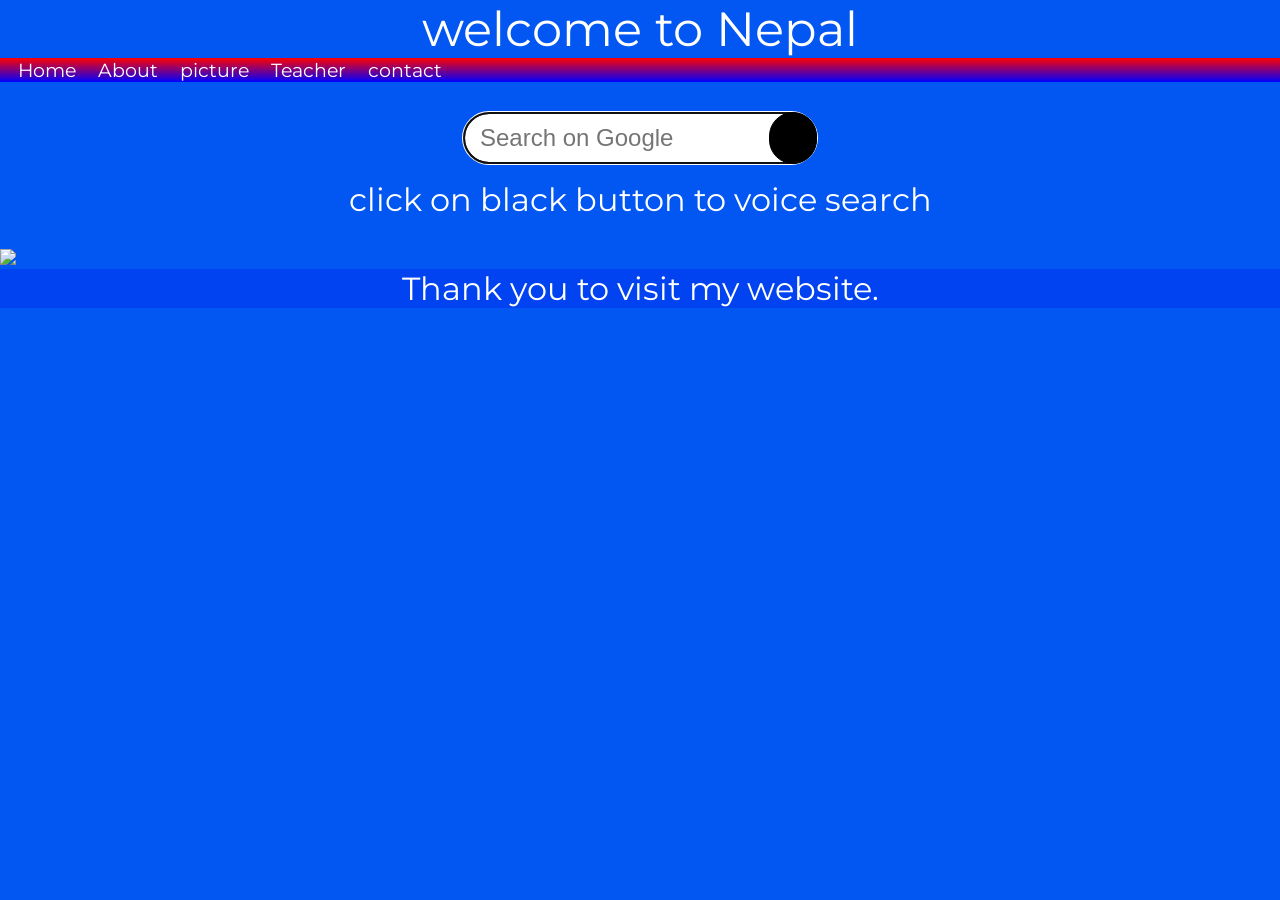
==== index.html @ 8f78dbf3 "Add files via upload" ====
<!DOCTYPE html>
<html>
<head>
				<meta charset="utf-8">
				<meta name="viewport" content="width=device-width, initial-scale=1">
				<title>krishna dangal </title>
				<link rel="stylesheet" type="text/css" href="krishna.css">
				<script src="javafile.js" defer> </script>
<style>
  a{
  	margin-left: 2vh;
  }
</style>
</head>
	<body>
			<header id="head">welcome to Nepal</header>
			
				<nav id="nav">
					
					<a href="index.html">Home</a>
					<a href="about.html">About</a>
					<a href="picture.html">picture</a>
					<a href="about teacher.html">Teacher</a>
					<a onclick="aoc()" href="contracr.html">contact</a>
				</nav>
<!-- 				<script>
					function aoc()
					 	{
					 		alert("Do you want to go on about nepal");
					 	}
			 	</script>
 -->			<div class="container">
		  <form action="https://www.google.com/search" method="get" target="_blank" id="search-form">

		    <input name="q" type="text" placeholder="Search on Google" autocomplete="off" autofocus="">
		   
		   <!--  <button type="button"><i class="fas fa-microphone"></i></button> -->
		  </form>

		  <p class="info"></p>

		</div>
		<div id="contant">
			<img style="width:100vw;" src="pic/nepal.png">
		</div>



		<footer id="foot">Thank you to visit my website.</footer>

</body>
</html>
---- krishna.css ----
@import url('https://fonts.googleapis.com/css?family=Montserrat');

* {
  margin: 0;
  padding: 0;
   box-sizing: border-box;
}
body {
  font-family: 'Montserrat', sans-serif;
  background-color: #0256F2;
  color: #fff;
}
.container {
  padding: 30px 50px;
}
#search-form {
  width: 30%;
  margin: 0 auto;
  position: relative;

}
#search-form input {
  width: 100%;
  font-size: 1.5rem;
  padding: 10px 15px;
  border: 2px solid black;
  border-radius: 53px;
}
#search-form button {
  position: absolute;
  top: 0;
  right: 0;
  bottom: 0;
  background: black;  
  border-radius: 27px;
  outline: none;
  border: none;
  width: 3rem;
  text-align: center;
  font-size: 1.75rem;
  cursor: pointer;
  border: 1px solid black;

}
.info {
  margin-top: 0.5em;
  text-align: center;
  font-size: 2em;
}

@media (max-width: 1200px) {
  #search-form { width: 50%; }
}
@media (max-width: 768px) {
  .container { padding: 30px 35px; }
  #search-form { width: 100%; }
  .info { font-size: 2em; }
}
#head{
text-align: center;
font-size: 3em;
}
#foot{
text-align: center;
background:  #0241f2e0;
font-size: 2em;
}
#nav {
  background: linear-gradient(to bottom,red,blue);
  max-width: 100VW;
  
  
}
#nav a{
  color: white;
  text-decoration: none;
  max-width: 100VW;
  font-size: 1.2em;

}
#nav a:hover{
  background: red;
  font-size: 1.4em;
}
@media (max-width: 768px) {
  #head { padding: 4px 5px;}
  #head { width: 100%; }
 }
 @media (max-width: 768px) {
  #foot { padding: 30px 35px; font-size:1em; }
  #foot { width: 100%; }
 }
  @media (max-width: 768px) {
  .info { padding: 30px 35px; font-size:1em; }
  .info { width: 100%; }
 }

   @media (max-width: 768px) {
  #nav a { padding: 0px 5px; font-size:1em; }
  #nav a{ width: 100%; }
 }
 #aboutnp{
  text-align: justify;


 }


     @media (max-width: 758px) {
  table{ padding: 0px 5px;}
  table { width: 90%; }
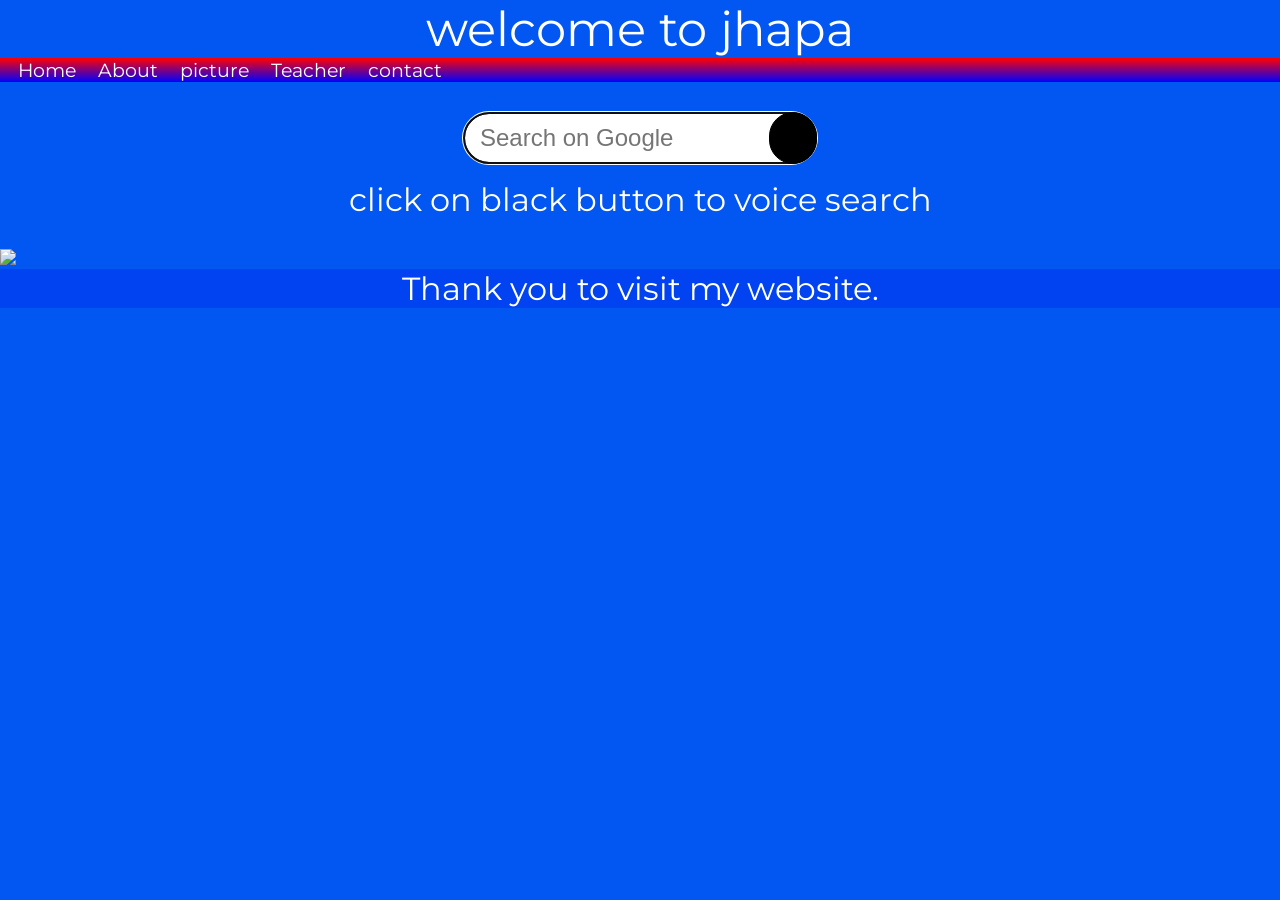
==== commit 30838f50: "Update index.html Signed-off-by: krishna2 <109863004+krishnadangal2@users.noreply.github.com>" ====
--- a/index.html
+++ b/index.html
@@ -3,7 +3,7 @@
 <head>
 				<meta charset="utf-8">
 				<meta name="viewport" content="width=device-width, initial-scale=1">
-				<title>krishna dangal </title>
+				<title>krishna  </title>
 				<link rel="stylesheet" type="text/css" href="krishna.css">
 				<script src="javafile.js" defer> </script>
 <style>
@@ -13,7 +13,7 @@
 </style>
 </head>
 	<body>
-			<header id="head">welcome to Nepal</header>
+			<header id="head">welcome to jhapa</header>
 			
 				<nav id="nav">
 					
@@ -49,4 +49,4 @@
 		<footer id="foot">Thank you to visit my website.</footer>
 
 </body>
-</html>+</html>
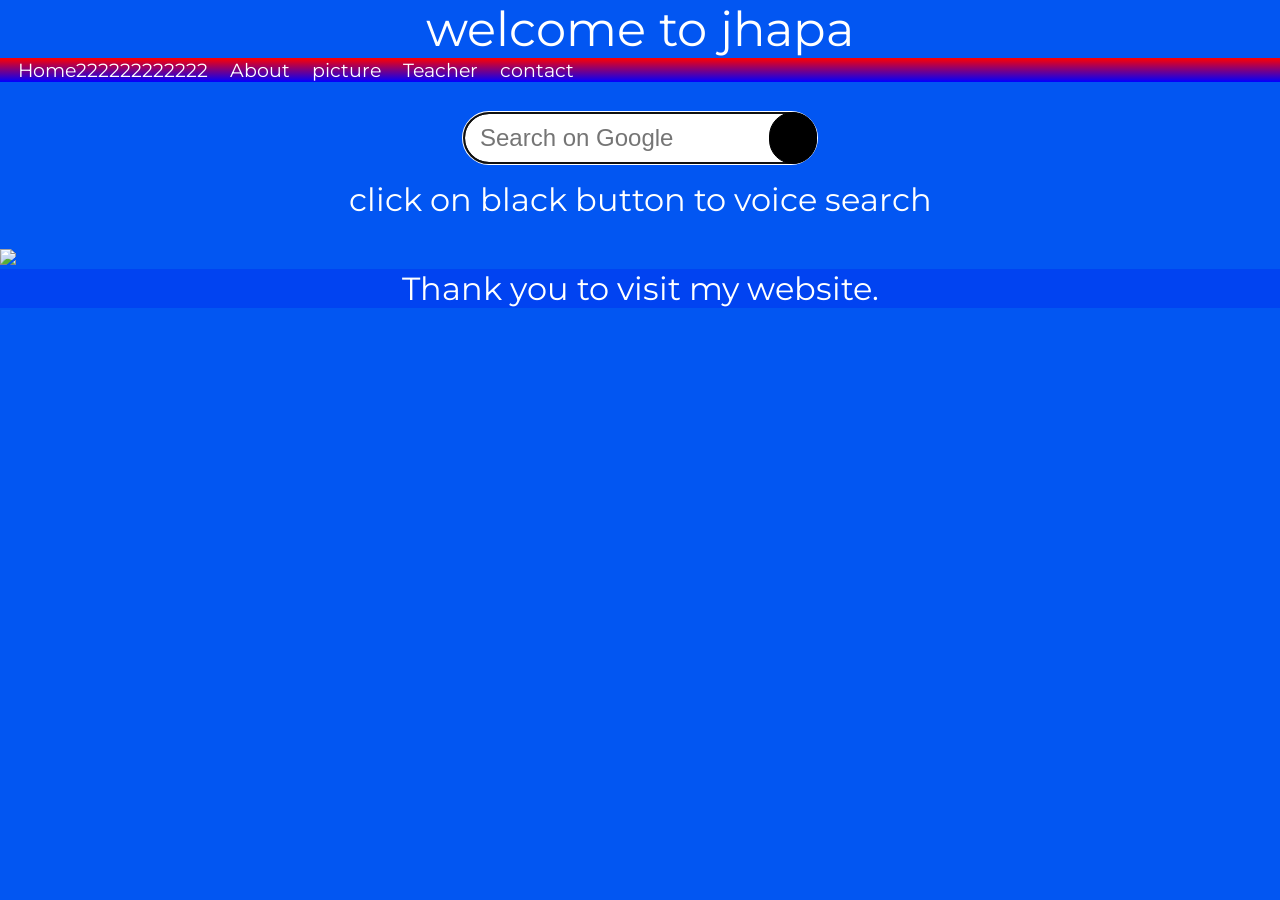
==== commit 09e2b85f: "Update index.html Signed-off-by: krishna2 <109863004+krishnadangal2@users.noreply.github.com>" ====
--- a/index.html
+++ b/index.html
@@ -17,7 +17,7 @@
 			
 				<nav id="nav">
 					
-					<a href="index.html">Home</a>
+					<a href="index.html">Home222222222222</a>
 					<a href="about.html">About</a>
 					<a href="picture.html">picture</a>
 					<a href="about teacher.html">Teacher</a>
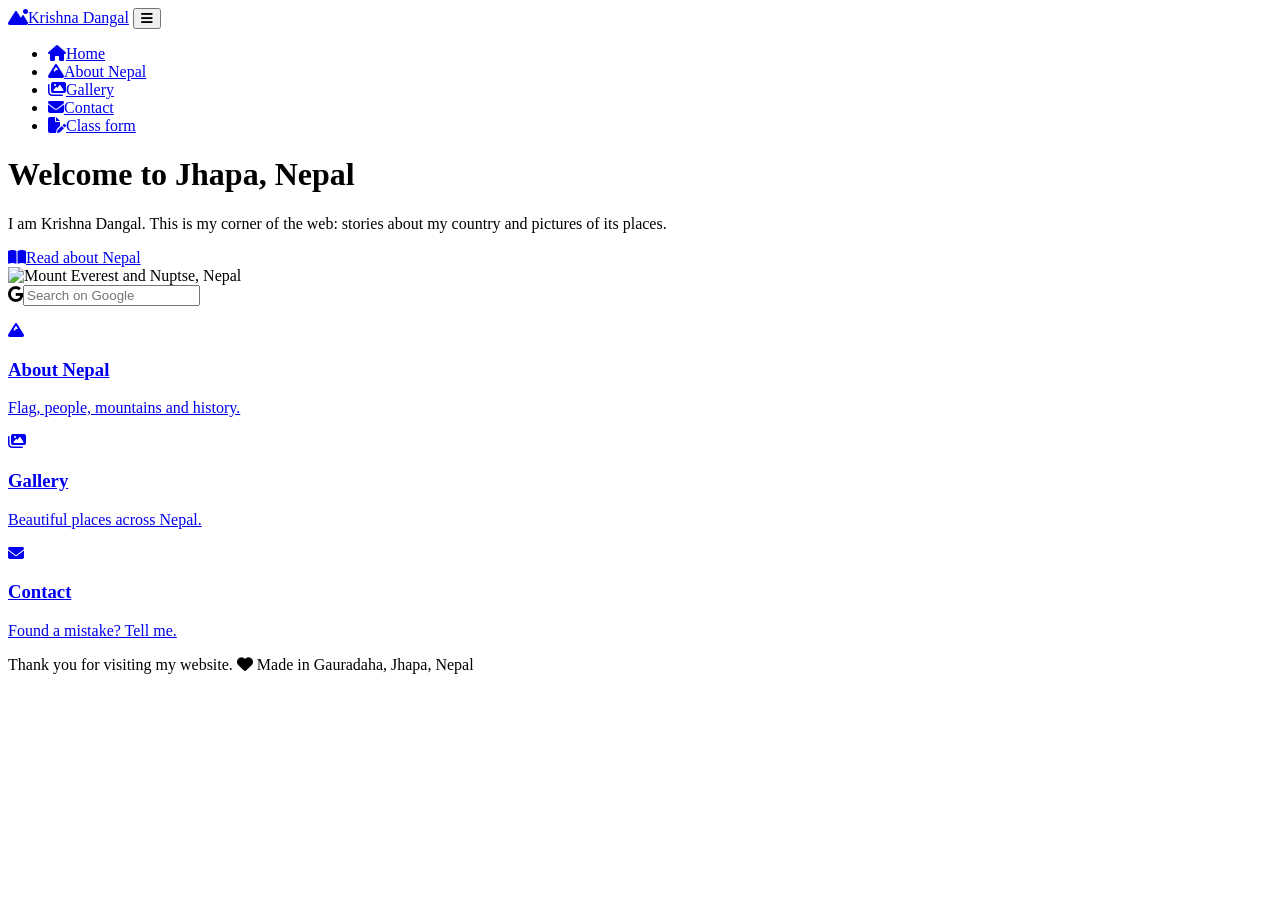
==== commit 9cd06f5c: "Add files via upload Signed-off-by: krishna2 <109863004+krishnadangal2@users.noreply.github.com>" ====
--- a/index.html
+++ b/index.html
@@ -1,52 +1,25 @@
-<!DOCTYPE html>
-<html>
-<head>
-				<meta charset="utf-8">
-				<meta name="viewport" content="width=device-width, initial-scale=1">
-				<title>krishna  </title>
-				<link rel="stylesheet" type="text/css" href="krishna.css">
-				<script src="javafile.js" defer> </script>
-<style>
-  a{
-  	margin-left: 2vh;
-  }
-</style>
-</head>
-	<body>
-			<header id="head">welcome to jhapa</header>
-			
-				<nav id="nav">
-					
-					<a href="index.html">Home222222222222</a>
-					<a href="about.html">About</a>
-					<a href="picture.html">picture</a>
-					<a href="about teacher.html">Teacher</a>
-					<a onclick="aoc()" href="contracr.html">contact</a>
-				</nav>
-<!-- 				<script>
-					function aoc()
-					 	{
-					 		alert("Do you want to go on about nepal");
-					 	}
-			 	</script>
- -->			<div class="container">
-		  <form action="https://www.google.com/search" method="get" target="_blank" id="search-form">
-
-		    <input name="q" type="text" placeholder="Search on Google" autocomplete="off" autofocus="">
-		   
-		   <!--  <button type="button"><i class="fas fa-microphone"></i></button> -->
-		  </form>
-
-		  <p class="info"></p>
-
-		</div>
-		<div id="contant">
-			<img style="width:100vw;" src="pic/nepal.png">
-		</div>
-
-
-
-		<footer id="foot">Thank you to visit my website.</footer>
-
-</body>
-</html>
+<!DOCTYPE html>
+<html lang="en"><head><meta charset="utf-8"><meta name="viewport" content="width=device-width,initial-scale=1">
+<title>Home | Krishna Dangal</title>
+<link rel="preconnect" href="https://fonts.googleapis.com"><link rel="preconnect" href="https://fonts.gstatic.com" crossorigin>
+<link href="https://fonts.googleapis.com/css2?family=Bricolage+Grotesque:wght@600;800&family=Hind:wght@400;600&display=swap" rel="stylesheet">
+<link rel="stylesheet" href="https://cdnjs.cloudflare.com/ajax/libs/font-awesome/6.5.1/css/all.min.css">
+<link rel="stylesheet" href="assets/style.css"></head><body>
+<header class="top"><div class="wrap bar"><a class="brand" href="index.html"><i class="fa-solid fa-mountain-sun"></i>Krishna Dangal</a>
+<button id="menu" aria-label="Menu" aria-expanded="false"><i class="fa-solid fa-bars"></i></button>
+<nav aria-label="Main"><ul><li><a href="index.html" aria-current=page><i class="fa-solid fa-house"></i>Home</a></li><li><a href="about.html"><i class="fa-solid fa-mountain"></i>About Nepal</a></li><li><a href="picture.html"><i class="fa-solid fa-images"></i>Gallery</a></li><li><a href="contact.html"><i class="fa-solid fa-envelope"></i>Contact</a></li><li><a href="form.html"><i class="fa-solid fa-file-pen"></i>Class form</a></li></ul></nav></div></header>
+<main><div class="wrap"><div class="hero"><div><h1>Welcome to Jhapa, Nepal</h1>
+<p>I am Krishna Dangal. This is my corner of the web: stories about my country and pictures of its places.</p>
+<a class="btn" href="about.html"><i class="fa-solid fa-book-open"></i>Read about Nepal</a></div>
+<img class="flagcut" src="https://commons.wikimedia.org/wiki/Special:FilePath/Everest,_Nuptse,_Khumbu_Glacier,_Nepal,_Himalayas.jpg?width=1000" alt="Mount Everest and Nuptse, Nepal" onerror="this.onerror=null;this.src='pic/nepal.png'"></div>
+<form class="search" id="search-form" action="https://www.google.com/search" method="get" target="_blank">
+<i class="fa-brands fa-google"></i><input name="q" type="text" placeholder="Search on Google" autocomplete="off" aria-label="Search on Google"></form>
+<p class="info"></p>
+<section><div class="grid">
+<a class="card" href="about.html"><i class="ic fa-solid fa-mountain"></i><h3>About Nepal</h3><p>Flag, people, mountains and history.</p></a>
+<a class="card" href="picture.html"><i class="ic fa-solid fa-images"></i><h3>Gallery</h3><p>Beautiful places across Nepal.</p></a>
+
+<a class="card" href="contact.html"><i class="ic fa-solid fa-envelope"></i><h3>Contact</h3><p>Found a mistake? Tell me.</p></a></div></section></div></main>
+<dialog id="lb"><img alt=""></dialog>
+<footer>Thank you for visiting my website. <i class="fa-solid fa-heart"></i> Made in Gauradaha, Jhapa, Nepal</footer>
+<script src="assets/main.js" defer></script></body></html>
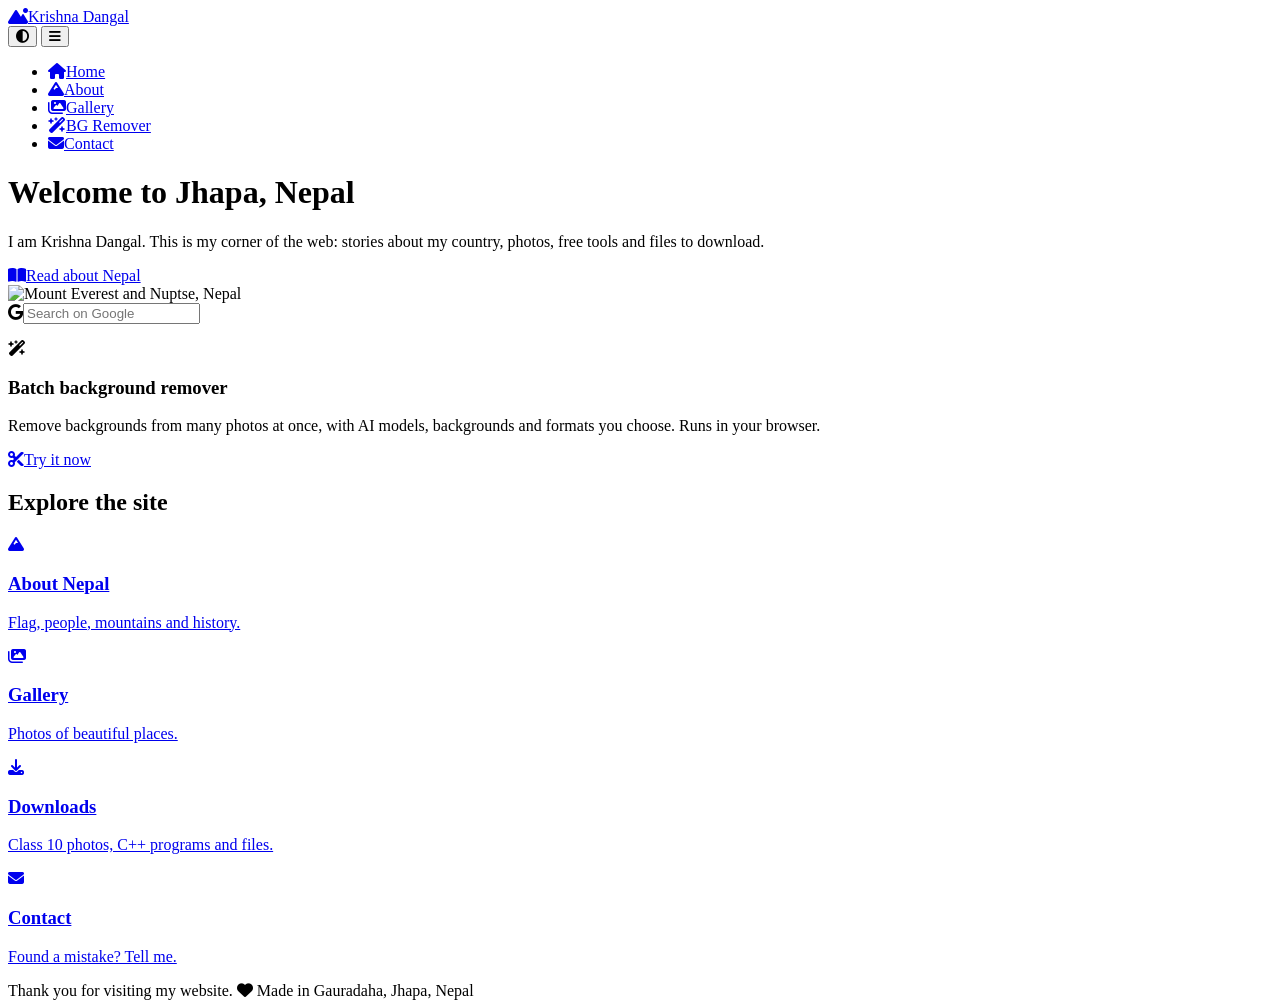
==== commit e4593b9d: "Add files via upload Signed-off-by: krishna2 <109863004+krishnadangal2@users.noreply.github.com>" ====
--- a/index.html
+++ b/index.html
@@ -1,25 +1,24 @@
 <!DOCTYPE html>
 <html lang="en"><head><meta charset="utf-8"><meta name="viewport" content="width=device-width,initial-scale=1">
 <title>Home | Krishna Dangal</title>
+<script>try{var t=localStorage.getItem('theme');if(t)document.documentElement.dataset.theme=t}catch(e){}</script>
 <link rel="preconnect" href="https://fonts.googleapis.com"><link rel="preconnect" href="https://fonts.gstatic.com" crossorigin>
 <link href="https://fonts.googleapis.com/css2?family=Bricolage+Grotesque:wght@600;800&family=Hind:wght@400;600&display=swap" rel="stylesheet">
 <link rel="stylesheet" href="https://cdnjs.cloudflare.com/ajax/libs/font-awesome/6.5.1/css/all.min.css">
 <link rel="stylesheet" href="assets/style.css"></head><body>
 <header class="top"><div class="wrap bar"><a class="brand" href="index.html"><i class="fa-solid fa-mountain-sun"></i>Krishna Dangal</a>
-<button id="menu" aria-label="Menu" aria-expanded="false"><i class="fa-solid fa-bars"></i></button>
-<nav aria-label="Main"><ul><li><a href="index.html" aria-current=page><i class="fa-solid fa-house"></i>Home</a></li><li><a href="about.html"><i class="fa-solid fa-mountain"></i>About Nepal</a></li><li><a href="picture.html"><i class="fa-solid fa-images"></i>Gallery</a></li><li><a href="contact.html"><i class="fa-solid fa-envelope"></i>Contact</a></li><li><a href="form.html"><i class="fa-solid fa-file-pen"></i>Class form</a></li></ul></nav></div></header>
+<div class="bar-r"><button id="theme" aria-label="Switch light or dark mode"><i class="fa-solid fa-circle-half-stroke"></i></button>
+<button id="menu" aria-label="Menu" aria-expanded="false"><i class="fa-solid fa-bars"></i></button></div>
+<nav aria-label="Main"><ul><li><a href="index.html" aria-current=page><i class="fa-solid fa-house"></i>Home</a></li><li><a href="about.html"><i class="fa-solid fa-mountain"></i>About</a></li><li><a href="picture.html"><i class="fa-solid fa-images"></i>Gallery</a></li><li><a href="bg-remover.html"><i class="fa-solid fa-wand-magic-sparkles"></i>BG Remover</a></li><li><a href="contact.html"><i class="fa-solid fa-envelope"></i>Contact</a></li></ul></nav></div></header>
 <main><div class="wrap"><div class="hero"><div><h1>Welcome to Jhapa, Nepal</h1>
-<p>I am Krishna Dangal. This is my corner of the web: stories about my country and pictures of its places.</p>
+<p>I am Krishna Dangal. This is my corner of the web: stories about my country, photos, free tools and files to download.</p>
 <a class="btn" href="about.html"><i class="fa-solid fa-book-open"></i>Read about Nepal</a></div>
 <img class="flagcut" src="https://commons.wikimedia.org/wiki/Special:FilePath/Everest,_Nuptse,_Khumbu_Glacier,_Nepal,_Himalayas.jpg?width=1000" alt="Mount Everest and Nuptse, Nepal" onerror="this.onerror=null;this.src='pic/nepal.png'"></div>
 <form class="search" id="search-form" action="https://www.google.com/search" method="get" target="_blank">
-<i class="fa-brands fa-google"></i><input name="q" type="text" placeholder="Search on Google" autocomplete="off" aria-label="Search on Google"></form>
-<p class="info"></p>
-<section><div class="grid">
-<a class="card" href="about.html"><i class="ic fa-solid fa-mountain"></i><h3>About Nepal</h3><p>Flag, people, mountains and history.</p></a>
-<a class="card" href="picture.html"><i class="ic fa-solid fa-images"></i><h3>Gallery</h3><p>Beautiful places across Nepal.</p></a>
-
-<a class="card" href="contact.html"><i class="ic fa-solid fa-envelope"></i><h3>Contact</h3><p>Found a mistake? Tell me.</p></a></div></section></div></main>
+<i class="fa-brands fa-google"></i><input name="q" type="text" placeholder="Search on Google" autocomplete="off" aria-label="Search on Google"></form><p class="info"></p>
+<div class="feat"><i class="big fa-solid fa-wand-magic-sparkles"></i><div><h3>Batch background remover</h3><p>Remove backgrounds from many photos at once, with AI models, backgrounds and formats you choose. Runs in your browser.</p></div>
+<a class="btn" href="bg-remover.html"><i class="fa-solid fa-scissors"></i>Try it now</a></div>
+<section><h2>Explore the site</h2><div class="grid"><a class="card" href="about.html"><i class="ic fa-solid fa-mountain"></i><h3>About Nepal</h3><p>Flag, people, mountains and history.</p></a><a class="card" href="picture.html"><i class="ic fa-solid fa-images"></i><h3>Gallery</h3><p>Photos of beautiful places.</p></a><a class="card" href="about.html#downloads"><i class="ic fa-solid fa-download"></i><h3>Downloads</h3><p>Class 10 photos, C++ programs and files.</p></a><a class="card" href="contact.html"><i class="ic fa-solid fa-envelope"></i><h3>Contact</h3><p>Found a mistake? Tell me.</p></a></div></section></div></main>
 <dialog id="lb"><img alt=""></dialog>
 <footer>Thank you for visiting my website. <i class="fa-solid fa-heart"></i> Made in Gauradaha, Jhapa, Nepal</footer>
 <script src="assets/main.js" defer></script></body></html>
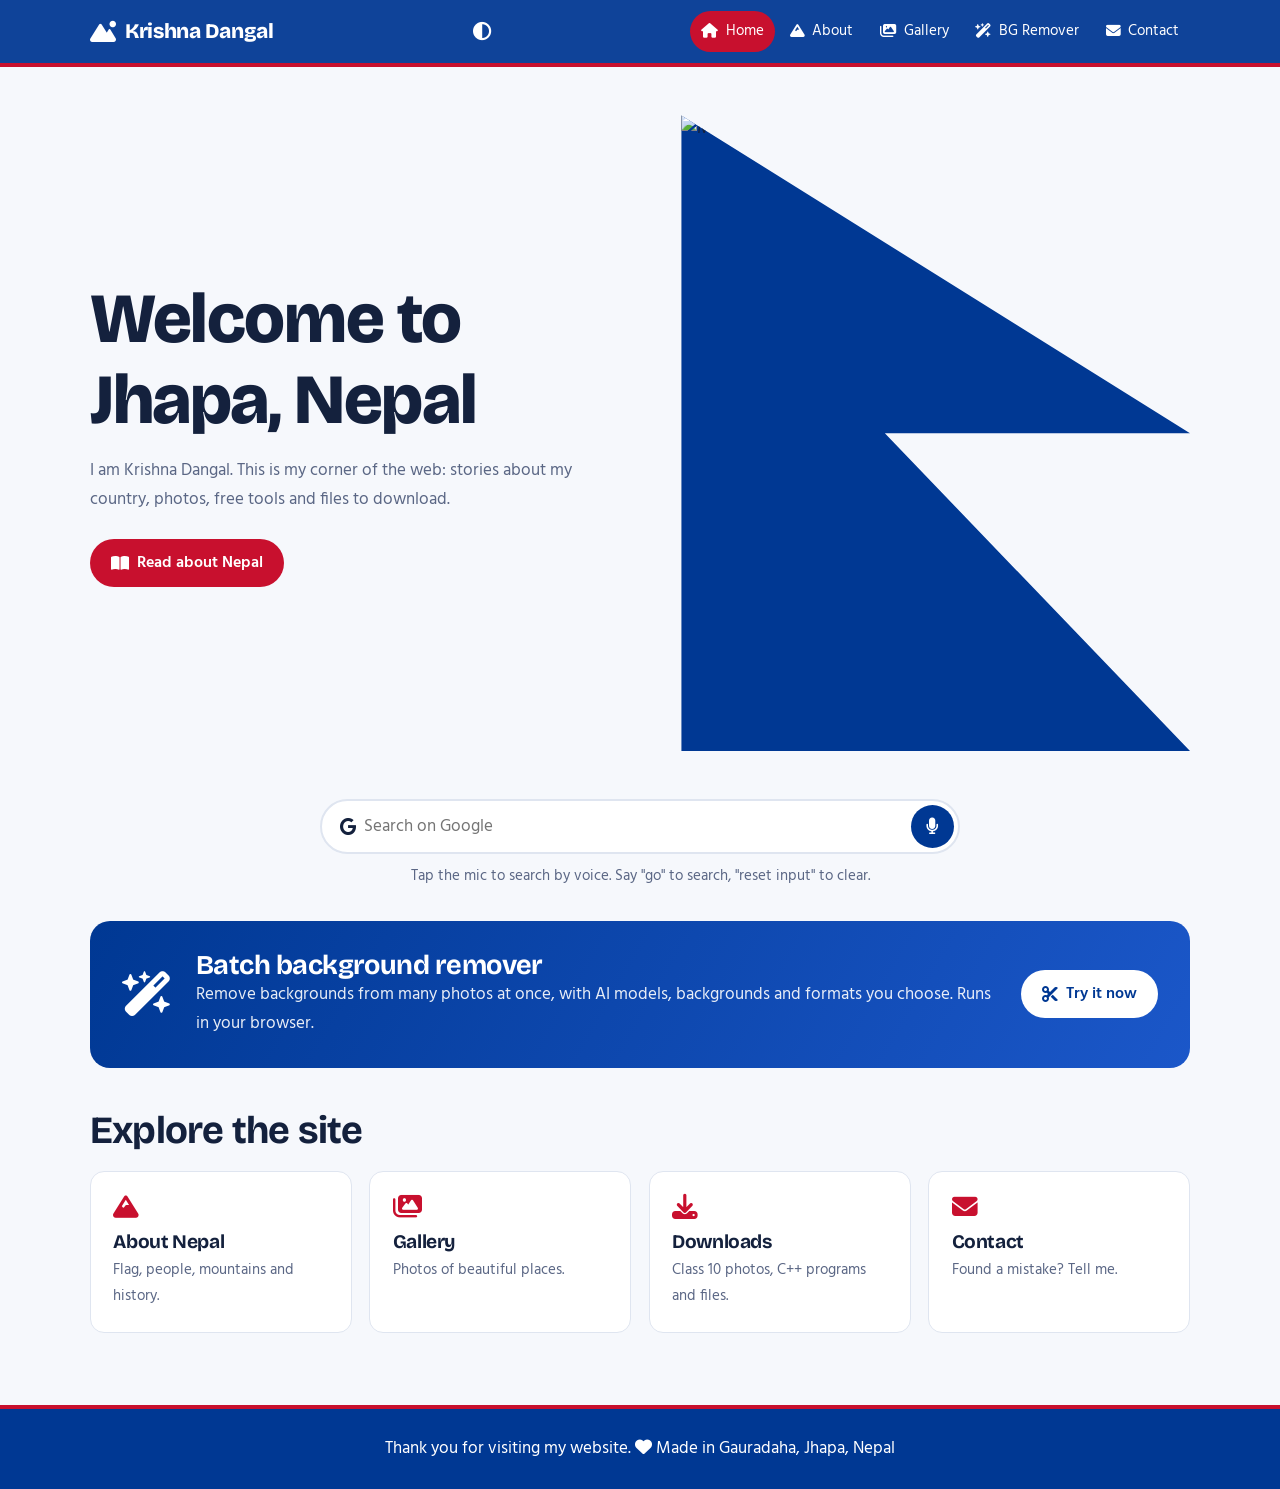
==== commit c7c0db6f: "Add files via upload Signed-off-by: krishna2 <109863004+krishnadangal2@users.noreply.github.com>" ====
--- a/index.html
+++ b/index.html
@@ -5,7 +5,7 @@
 <link rel="preconnect" href="https://fonts.googleapis.com"><link rel="preconnect" href="https://fonts.gstatic.com" crossorigin>
 <link href="https://fonts.googleapis.com/css2?family=Bricolage+Grotesque:wght@600;800&family=Hind:wght@400;600&display=swap" rel="stylesheet">
 <link rel="stylesheet" href="https://cdnjs.cloudflare.com/ajax/libs/font-awesome/6.5.1/css/all.min.css">
-<link rel="stylesheet" href="assets/style.css"></head><body>
+<link rel="stylesheet" href="style.css"></head><body>
 <header class="top"><div class="wrap bar"><a class="brand" href="index.html"><i class="fa-solid fa-mountain-sun"></i>Krishna Dangal</a>
 <div class="bar-r"><button id="theme" aria-label="Switch light or dark mode"><i class="fa-solid fa-circle-half-stroke"></i></button>
 <button id="menu" aria-label="Menu" aria-expanded="false"><i class="fa-solid fa-bars"></i></button></div>
@@ -21,4 +21,4 @@
 <section><h2>Explore the site</h2><div class="grid"><a class="card" href="about.html"><i class="ic fa-solid fa-mountain"></i><h3>About Nepal</h3><p>Flag, people, mountains and history.</p></a><a class="card" href="picture.html"><i class="ic fa-solid fa-images"></i><h3>Gallery</h3><p>Photos of beautiful places.</p></a><a class="card" href="about.html#downloads"><i class="ic fa-solid fa-download"></i><h3>Downloads</h3><p>Class 10 photos, C++ programs and files.</p></a><a class="card" href="contact.html"><i class="ic fa-solid fa-envelope"></i><h3>Contact</h3><p>Found a mistake? Tell me.</p></a></div></section></div></main>
 <dialog id="lb"><img alt=""></dialog>
 <footer>Thank you for visiting my website. <i class="fa-solid fa-heart"></i> Made in Gauradaha, Jhapa, Nepal</footer>
-<script src="assets/main.js" defer></script></body></html>+<script src="main.js" defer></script></body></html>
--- a/style.css
+++ b/style.css
@@ -0,0 +1,82 @@
+:root{--red:#c8102e;--blue:#003893;--ink:#14213d;--bg:#f6f8fc;--card:#fff;--line:#dfe5f0;--mut:#5b6785;--r:14px;--link:#003893}
+@media(prefers-color-scheme:dark){:root:not([data-theme=light]){--ink:#e8edf8;--bg:#0c1426;--card:#142040;--line:#26335a;--mut:#9aa8c9;--link:#8fb0ff}}:root[data-theme=dark]{--ink:#e8edf8;--bg:#0c1426;--card:#142040;--line:#26335a;--mut:#9aa8c9;--link:#8fb0ff}
+*{box-sizing:border-box;margin:0;padding:0}
+html{scroll-behavior:smooth}
+body{font:17px/1.7 'Hind',system-ui,sans-serif;background:var(--bg);color:var(--ink)}
+h1,h2,h3,.brand{font-family:'Bricolage Grotesque','Hind',sans-serif;line-height:1.15;letter-spacing:-.02em}
+a{color:var(--link)}
+:focus-visible{outline:3px solid var(--red);outline-offset:2px}
+img{max-width:100%;display:block}
+.wrap{width:min(1100px,100% - 2.5rem);margin-inline:auto}
+header.top{position:sticky;top:0;z-index:20;background:var(--blue);color:#fff;border-bottom:4px solid var(--red)}
+.bar{display:flex;align-items:center;justify-content:space-between;padding:.7rem 0}
+.brand{color:#fff;text-decoration:none;font-weight:800;font-size:1.3rem;display:flex;gap:.6rem;align-items:center}
+nav ul{list-style:none;display:flex;gap:.25rem}
+nav a{color:#fff;text-decoration:none;padding:.5rem .85rem;border-radius:999px;display:flex;gap:.45rem;align-items:center;font-size:.98rem;transition:background .2s}
+nav a:hover{background:rgba(255,255,255,.16)}
+nav a[aria-current]{background:var(--red)}
+#menu{display:none;background:none;border:0;color:#fff;font-size:1.5rem;cursor:pointer;padding:.3rem .6rem}
+@media(max-width:1060px){#menu{display:block}
+nav{position:absolute;inset:100% 0 auto;background:var(--blue);display:none;padding:.5rem 1.25rem 1rem}
+nav.open{display:block}nav ul{flex-direction:column}nav a{border-radius:10px}}
+.hero{display:grid;grid-template-columns:1.1fr 1fr;gap:2rem;align-items:center;padding:3rem 0}
+.hero h1{font-size:clamp(2.4rem,6vw,4.4rem);font-weight:800}
+.hero p{color:var(--mut);margin:1rem 0 1.5rem;max-width:34rem}
+.flagcut{aspect-ratio:4/5;object-fit:cover;width:100%;clip-path:polygon(0 0,100% 50%,40% 50%,100% 100%,0 100%);background:var(--blue)}
+@media(max-width:760px){.hero{grid-template-columns:1fr;padding:2rem 0}.flagcut{aspect-ratio:1}}
+.btn{display:inline-flex;gap:.5rem;align-items:center;background:var(--red);color:#fff;border:0;padding:.7rem 1.3rem;border-radius:999px;font:600 1rem 'Hind',sans-serif;text-decoration:none;cursor:pointer;transition:transform .15s,background .2s}
+.btn:hover{background:#a50d26;transform:translateY(-2px)}.btn.alt{background:var(--blue);color:#fff}
+.search{display:flex;background:var(--card);border:2px solid var(--line);border-radius:999px;padding:.25rem .25rem .25rem 1.1rem;align-items:center;gap:.5rem;max-width:640px;margin:0 auto}
+.search:focus-within{border-color:var(--blue)}
+.search input{flex:1;border:0;background:none;color:var(--ink);font:1.05rem 'Hind',sans-serif;min-width:0;padding:.5rem 0}.search input:focus{outline:0}
+.search button{width:2.7rem;height:2.7rem;border-radius:50%;border:0;background:var(--blue);color:#fff;cursor:pointer;font-size:1.05rem}
+.info{text-align:center;color:var(--mut);font-size:.92rem;margin-top:.6rem}
+section{padding:2.5rem 0}h2{font-size:clamp(1.7rem,4vw,2.4rem);margin-bottom:1.2rem}
+.grid{display:grid;gap:1.1rem;grid-template-columns:repeat(auto-fit,minmax(230px,1fr))}
+.card{background:var(--card);border:1px solid var(--line);border-radius:var(--r);padding:1.4rem;text-decoration:none;color:var(--ink);display:block}
+a.card:hover{border-color:var(--red)}
+.card i.ic{font-size:1.6rem;color:var(--red);margin-bottom:.7rem;display:block}
+.card h3{font-size:1.2rem;margin-bottom:.3rem}.card p{color:var(--mut);font-size:.95rem}
+.prose{background:var(--card);border:1px solid var(--line);border-radius:var(--r);padding:clamp(1.2rem,4vw,2.5rem);overflow:hidden}
+.prose p{margin-bottom:1.1rem;max-width:72ch}.prose img{float:right;margin:.3rem 0 1rem 1.5rem;width:min(38%,340px);border-radius:var(--r)}
+@media(max-width:640px){.prose img{float:none;width:100%;margin:0 0 1rem}}
+.dl{display:flex;gap:.8rem;flex-wrap:wrap;margin-bottom:1.5rem}
+.gallery{columns:3 260px;gap:1rem}.gallery img{width:100%;margin-bottom:1rem;border-radius:var(--r);cursor:zoom-in;transition:transform .2s}
+.gallery img:hover{transform:scale(1.02)}
+dialog{border:0;background:none;max-width:94vw;max-height:94vh;margin:auto}dialog::backdrop{background:rgba(0,0,0,.85)}
+dialog img{max-height:90vh;border-radius:var(--r)}
+.person{text-align:center}.person img{width:100%;aspect-ratio:1;object-fit:cover;border-radius:var(--r);margin-bottom:1rem;cursor:zoom-in}
+.person ul{list-style:none;text-align:left;color:var(--mut);font-size:.95rem;word-break:break-word}.person li{margin-top:.3rem}.person li i{width:1.4rem;color:var(--red)}
+.me{display:grid;grid-template-columns:260px 1fr;gap:2rem;align-items:center}
+.me img{width:100%;aspect-ratio:1;object-fit:cover;border-radius:50%;border:5px solid var(--red)}
+@media(max-width:700px){.me{grid-template-columns:1fr;text-align:center}.me img{max-width:220px;margin:auto}}
+.social{display:flex;gap:.7rem;flex-wrap:wrap;margin-top:1rem}.me .social{justify-content:inherit}
+.social a{width:3rem;height:3rem;border-radius:50%;display:grid;place-items:center;color:#fff;text-decoration:none;font-size:1.2rem;background:var(--blue)}
+.social a.fb{background:#3b5998}.social a.gm{background:var(--red)}
+form.f{display:grid;gap:1rem;grid-template-columns:repeat(auto-fit,minmax(240px,1fr))}
+.f label{display:block;font-weight:600;font-size:.92rem;margin-bottom:.25rem}
+.f input:not([type=radio]){width:100%;padding:.7rem .9rem;border:2px solid var(--line);border-radius:10px;background:var(--bg);color:var(--ink);font:1rem 'Hind',sans-serif}
+.f input:focus{border-color:var(--blue);outline:0}.f .full{grid-column:1/-1}
+.f fieldset{border:0}.f .radios{display:flex;gap:1.2rem;flex-wrap:wrap}.f .radios label{font-weight:400;display:flex;gap:.4rem;align-items:center}
+footer{background:var(--blue);color:#fff;text-align:center;padding:1.6rem 1rem;margin-top:2rem;border-top:4px solid var(--red)}
+@media(prefers-reduced-motion:reduce){*{transition:none!important;scroll-behavior:auto!important}}
+
+header.top{backdrop-filter:blur(10px);background:color-mix(in srgb,var(--blue) 94%,transparent)}
+nav a{padding:.5rem .7rem;font-size:.92rem}
+.bar-r{display:flex;align-items:center;gap:.2rem}
+#theme{background:none;border:0;color:#fff;font-size:1.15rem;cursor:pointer;padding:.4rem .6rem;border-radius:50%}#theme:hover{background:rgba(255,255,255,.16)}
+.lead{color:var(--mut);max-width:60ch;margin:-.6rem 0 1.4rem}
+.feat{display:grid;grid-template-columns:auto 1fr auto;gap:1.5rem;align-items:center;background:linear-gradient(120deg,var(--blue),#1b57c9);color:#fff;border-radius:20px;padding:1.8rem 2rem;margin:2rem 0 0}
+.feat i.big{font-size:2.8rem}.feat h3{font-size:1.7rem}.feat p{opacity:.9}.feat .btn{background:#fff;color:var(--blue)}
+@media(max-width:700px){.feat{grid-template-columns:1fr;text-align:center}}
+.tool{display:grid;grid-template-columns:320px 1fr;gap:1.2rem;align-items:start}
+@media(max-width:860px){.tool{grid-template-columns:1fr}}
+.ctl{display:grid;gap:1.1rem}.ctl label.t{font-weight:600;font-size:.92rem;display:block;margin-bottom:.3rem}
+.drop{border:2px dashed var(--line);border-radius:var(--r);padding:1.6rem 1rem;text-align:center;cursor:pointer}.drop:hover,.drop.over{border-color:var(--red)}.drop i{font-size:2rem;color:var(--red)}
+.seg{display:flex;border:2px solid var(--line);border-radius:999px;overflow:hidden}
+.seg button{flex:1;border:0;background:none;color:var(--ink);padding:.45rem;cursor:pointer;font:600 .92rem 'Hind',sans-serif}.seg button.on{background:var(--blue);color:#fff}
+.ctl input[type=range]{width:100%}.ctl input[type=color]{width:100%;height:2.4rem;margin-top:.5rem;border:0}
+.stage{border:1px solid var(--line);border-radius:var(--r);min-height:320px;display:grid;place-items:center;padding:.8rem;background:repeating-conic-gradient(#d9dde6 0 25%,#fff 0 50%) 0 0/20px 20px}
+.stage canvas{max-width:100%;max-height:70vh;cursor:crosshair}
+.status{color:var(--mut);font-size:.92rem;min-height:1.4em}.stage .status{background:var(--card);padding:.4rem .9rem;border-radius:999px}
+.btn:disabled{opacity:.5;cursor:not-allowed;transform:none}
